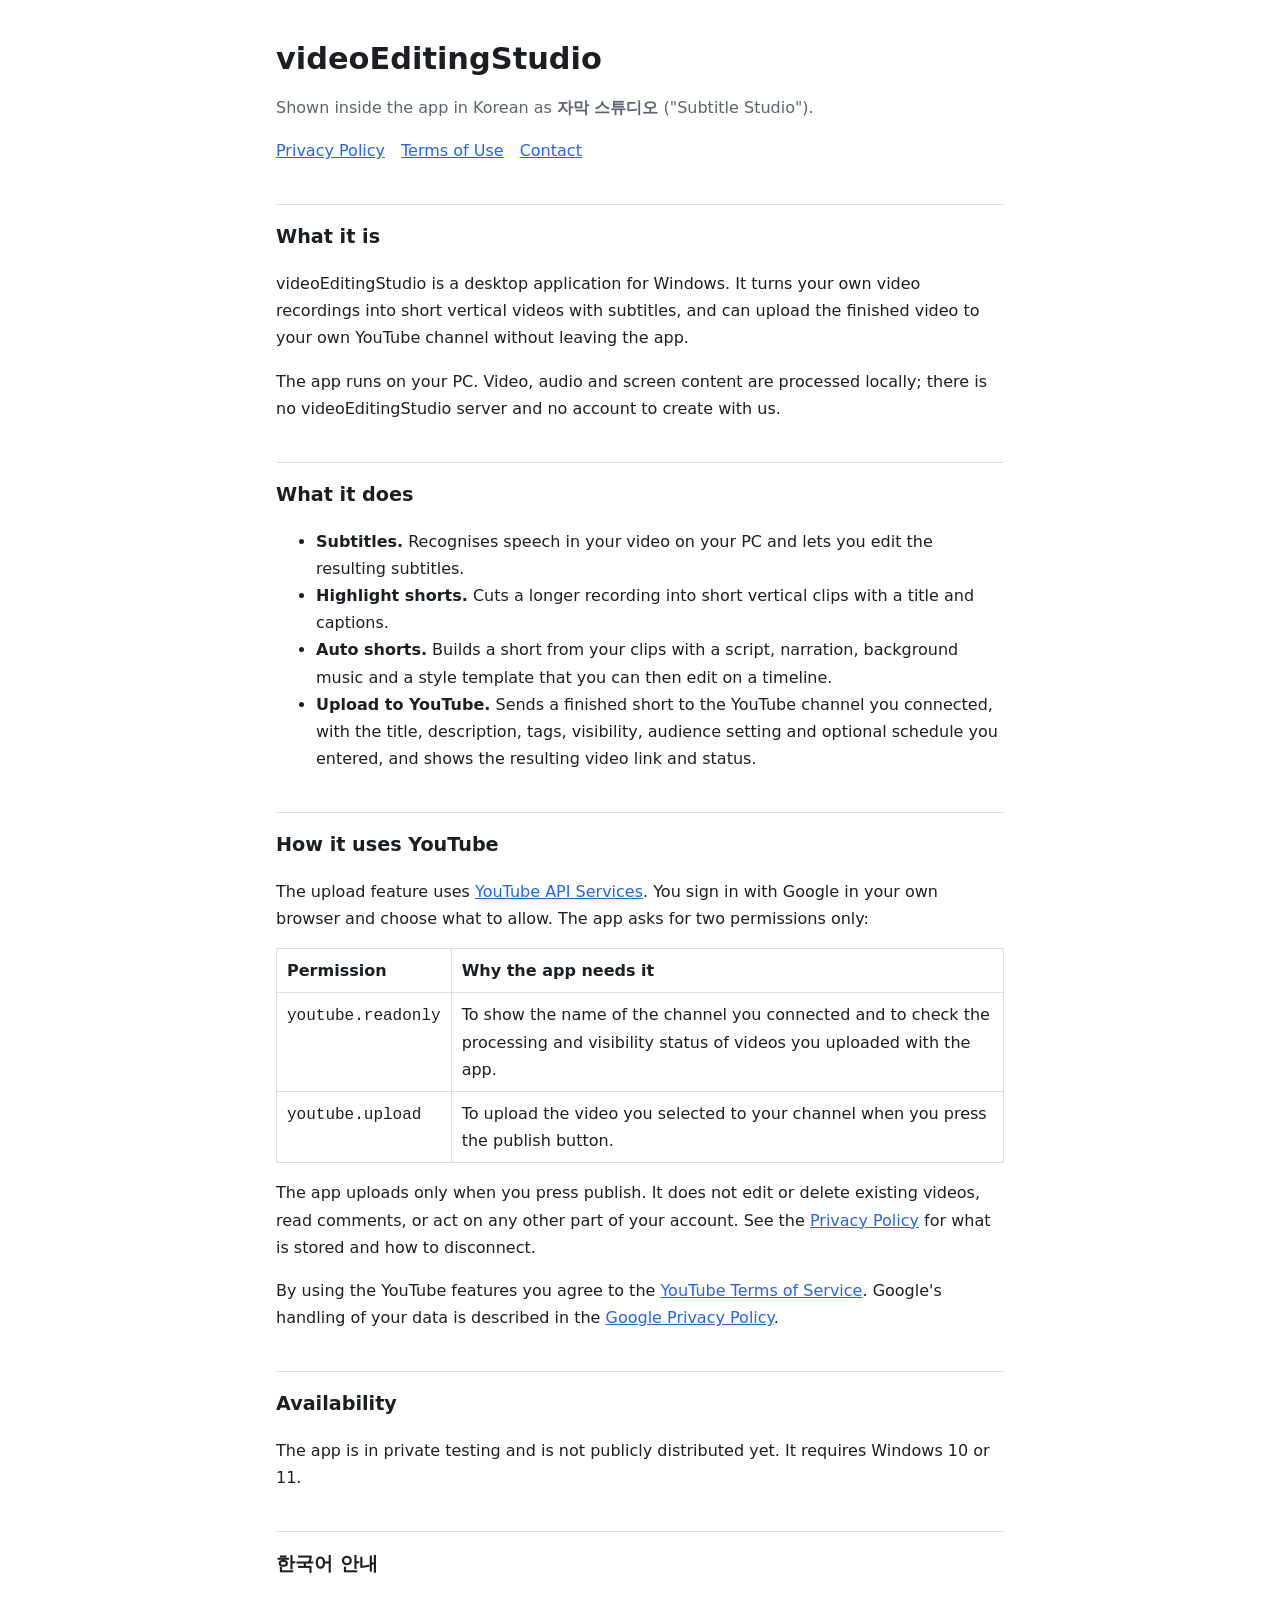
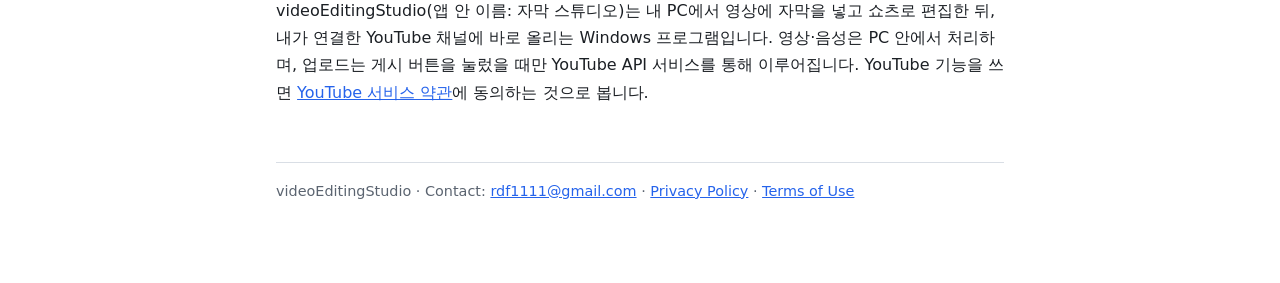
==== subtitle-studio/index.html @ e162ae79 "docs: videoEditingStudio homepage, privacy policy and terms of use Co-Authored-By: Claude Fable 5.1 " ====
<!doctype html>
<html lang="en"><head><meta charset="utf-8"><meta name="viewport" content="width=device-width,initial-scale=1">
<title>videoEditingStudio (자막 스튜디오)</title>
<meta name="description" content="videoEditingStudio is a Windows desktop app that subtitles and edits short videos on your own PC and uploads them to your own YouTube channel.">
<link rel="stylesheet" href="/style.css"></head>
<body><main>
<h1>videoEditingStudio</h1>
<p class="muted">Shown inside the app in Korean as <strong>자막 스튜디오</strong> ("Subtitle Studio").</p>
<nav><a href="/subtitle-studio/privacy.html">Privacy Policy</a><a href="/subtitle-studio/terms.html">Terms of Use</a><a href="mailto:rdf1111@gmail.com">Contact</a></nav>

<h2>What it is</h2>
<p>videoEditingStudio is a desktop application for Windows. It turns your own video recordings into short vertical videos with subtitles, and can upload the finished video to your own YouTube channel without leaving the app.</p>
<p>The app runs on your PC. Video, audio and screen content are processed locally; there is no videoEditingStudio server and no account to create with us.</p>

<h2>What it does</h2>
<ul>
<li><strong>Subtitles.</strong> Recognises speech in your video on your PC and lets you edit the resulting subtitles.</li>
<li><strong>Highlight shorts.</strong> Cuts a longer recording into short vertical clips with a title and captions.</li>
<li><strong>Auto shorts.</strong> Builds a short from your clips with a script, narration, background music and a style template that you can then edit on a timeline.</li>
<li><strong>Upload to YouTube.</strong> Sends a finished short to the YouTube channel you connected, with the title, description, tags, visibility, audience setting and optional schedule you entered, and shows the resulting video link and status.</li>
</ul>

<h2>How it uses YouTube</h2>
<p>The upload feature uses <a href="https://developers.google.com/youtube">YouTube API Services</a>. You sign in with Google in your own browser and choose what to allow. The app asks for two permissions only:</p>
<table>
<tr><th>Permission</th><th>Why the app needs it</th></tr>
<tr><td><code>youtube.readonly</code></td><td>To show the name of the channel you connected and to check the processing and visibility status of videos you uploaded with the app.</td></tr>
<tr><td><code>youtube.upload</code></td><td>To upload the video you selected to your channel when you press the publish button.</td></tr>
</table>
<p>The app uploads only when you press publish. It does not edit or delete existing videos, read comments, or act on any other part of your account. See the <a href="/subtitle-studio/privacy.html">Privacy Policy</a> for what is stored and how to disconnect.</p>
<p>By using the YouTube features you agree to the <a href="https://www.youtube.com/t/terms">YouTube Terms of Service</a>. Google's handling of your data is described in the <a href="http://www.google.com/policies/privacy">Google Privacy Policy</a>.</p>

<h2>Availability</h2>
<p>The app is in private testing and is not publicly distributed yet. It requires Windows 10 or 11.</p>

<h2>한국어 안내</h2>
<p>videoEditingStudio(앱 안 이름: 자막 스튜디오)는 내 PC에서 영상에 자막을 넣고 쇼츠로 편집한 뒤, 내가 연결한 YouTube 채널에 바로 올리는 Windows 프로그램입니다. 영상·음성은 PC 안에서 처리하며, 업로드는 게시 버튼을 눌렀을 때만 YouTube API 서비스를 통해 이루어집니다. YouTube 기능을 쓰면 <a href="https://www.youtube.com/t/terms">YouTube 서비스 약관</a>에 동의하는 것으로 봅니다.</p>

<footer>videoEditingStudio · Contact: <a href="mailto:rdf1111@gmail.com">rdf1111@gmail.com</a> · <a href="/subtitle-studio/privacy.html">Privacy Policy</a> · <a href="/subtitle-studio/terms.html">Terms of Use</a></footer>
</main></body></html>
---- style.css ----
:root{color-scheme:light dark;--bg:#fff;--fg:#1b1f24;--muted:#5b6470;--line:#d9dee5;--accent:#2563eb}
@media (prefers-color-scheme:dark){:root{--bg:#0e1116;--fg:#e8ebf0;--muted:#9aa4b2;--line:#2a313c;--accent:#7aa7ff}}
*{box-sizing:border-box}
body{margin:0;background:var(--bg);color:var(--fg);font:16px/1.7 system-ui,-apple-system,"Segoe UI","Malgun Gothic",sans-serif}
main{max-width:760px;margin:0 auto;padding:40px 16px 80px}
h1{font-size:1.9rem;line-height:1.25;margin:0 0 8px}
h2{font-size:1.2rem;margin:40px 0 8px;padding-top:16px;border-top:1px solid var(--line)}
p,li{color:var(--fg)} .muted{color:var(--muted)}
a{color:var(--accent)}
nav{display:flex;flex-wrap:wrap;gap:16px;margin:16px 0 0;padding:0}
footer{margin-top:56px;padding-top:16px;border-top:1px solid var(--line);font-size:.9rem;color:var(--muted)}
table{border-collapse:collapse;width:100%;display:block;overflow-x:auto}
th,td{border:1px solid var(--line);padding:8px 10px;text-align:left;vertical-align:top}
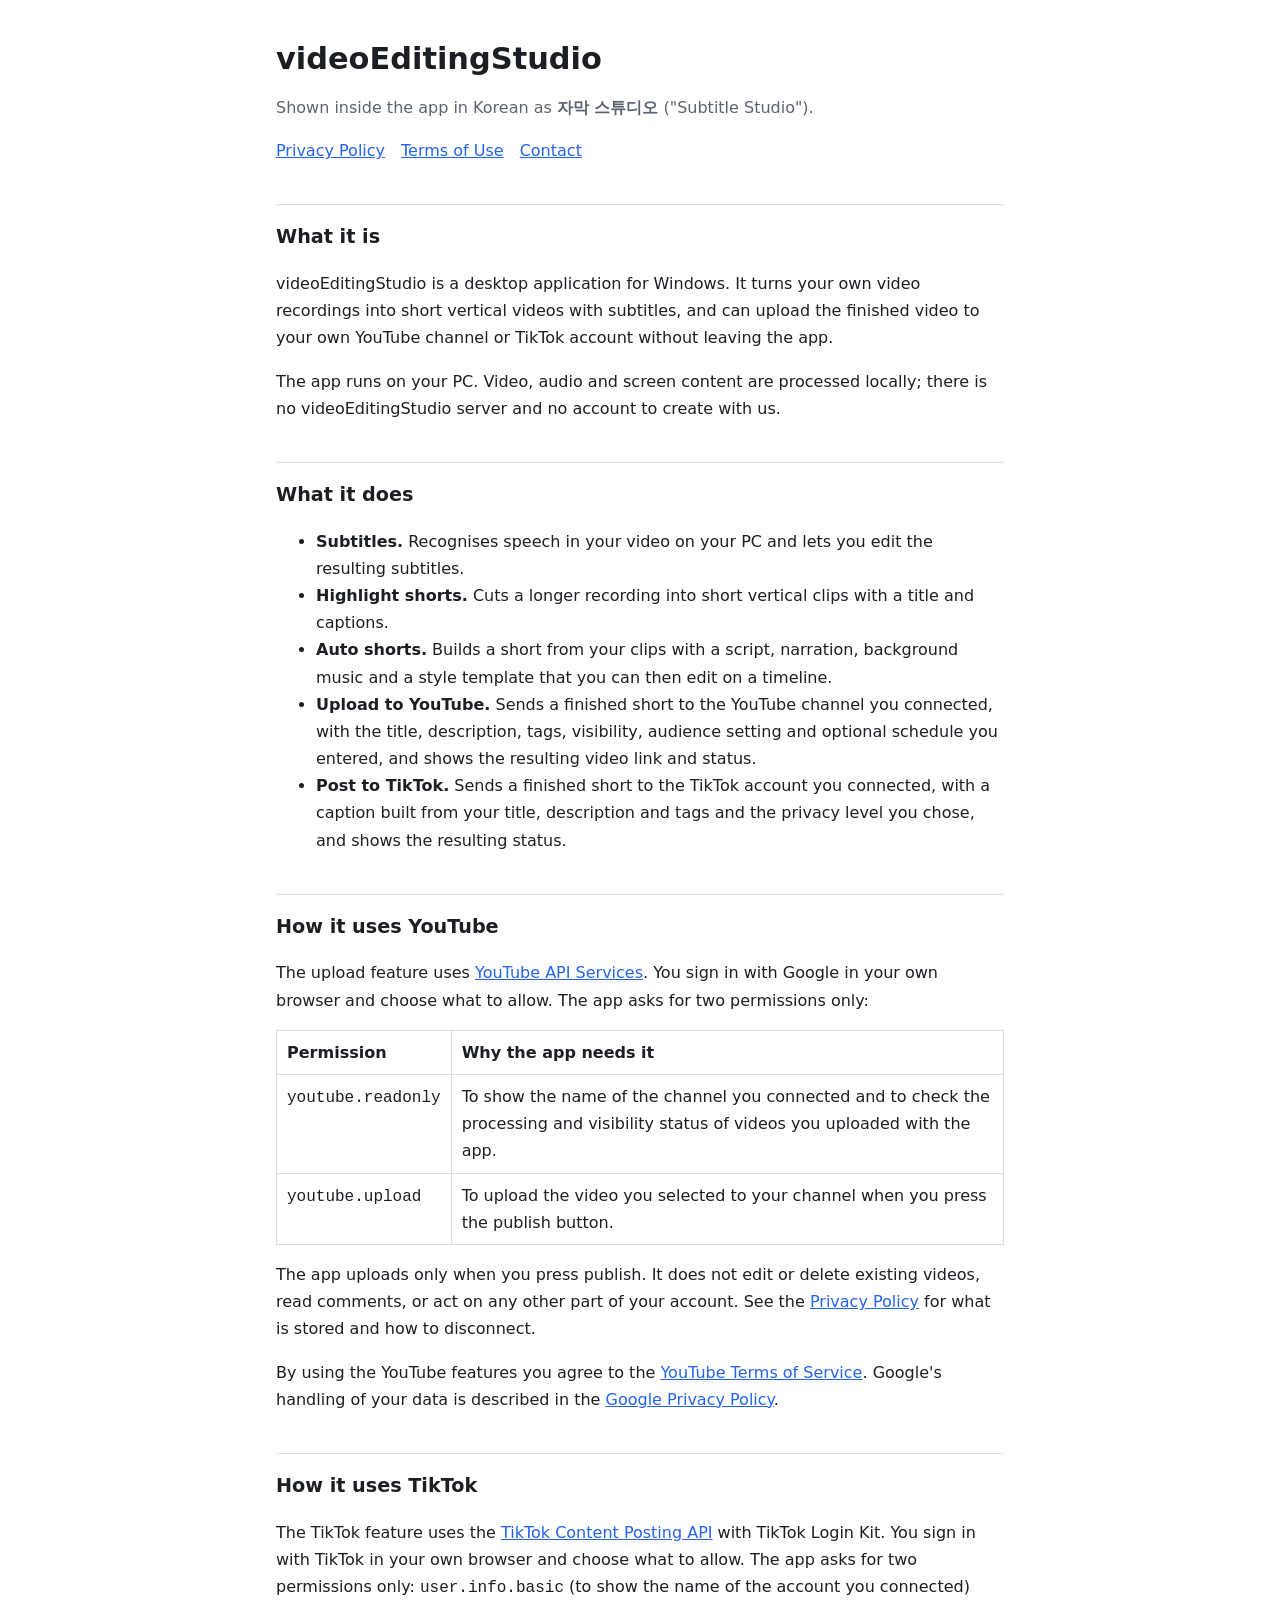
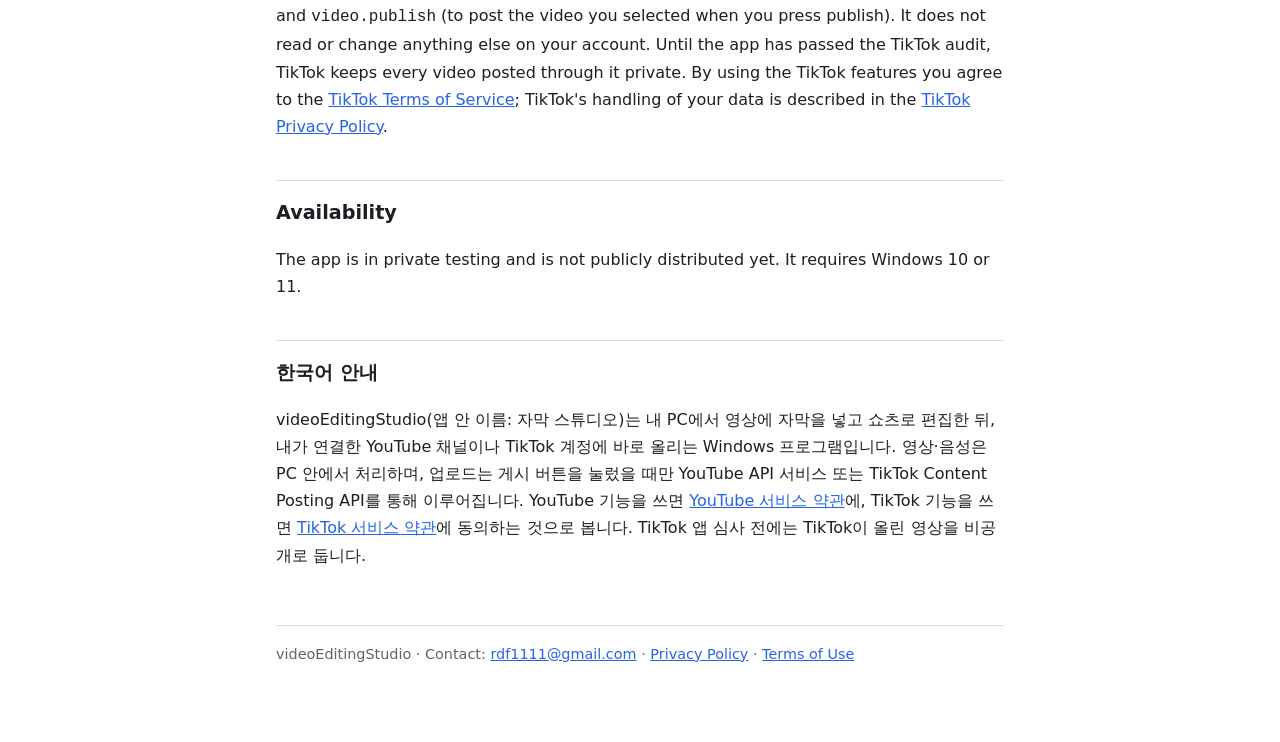
==== commit a08a64e7: "subtitle-studio: describe TikTok posting in homepage, privacy policy and terms" ====
--- a/subtitle-studio/index.html
+++ b/subtitle-studio/index.html
@@ -9,7 +9,7 @@
 <nav><a href="/subtitle-studio/privacy.html">Privacy Policy</a><a href="/subtitle-studio/terms.html">Terms of Use</a><a href="mailto:rdf1111@gmail.com">Contact</a></nav>
 
 <h2>What it is</h2>
-<p>videoEditingStudio is a desktop application for Windows. It turns your own video recordings into short vertical videos with subtitles, and can upload the finished video to your own YouTube channel without leaving the app.</p>
+<p>videoEditingStudio is a desktop application for Windows. It turns your own video recordings into short vertical videos with subtitles, and can upload the finished video to your own YouTube channel or TikTok account without leaving the app.</p>
 <p>The app runs on your PC. Video, audio and screen content are processed locally; there is no videoEditingStudio server and no account to create with us.</p>
 
 <h2>What it does</h2>
@@ -18,6 +18,7 @@
 <li><strong>Highlight shorts.</strong> Cuts a longer recording into short vertical clips with a title and captions.</li>
 <li><strong>Auto shorts.</strong> Builds a short from your clips with a script, narration, background music and a style template that you can then edit on a timeline.</li>
 <li><strong>Upload to YouTube.</strong> Sends a finished short to the YouTube channel you connected, with the title, description, tags, visibility, audience setting and optional schedule you entered, and shows the resulting video link and status.</li>
+<li><strong>Post to TikTok.</strong> Sends a finished short to the TikTok account you connected, with a caption built from your title, description and tags and the privacy level you chose, and shows the resulting status.</li>
 </ul>
 
 <h2>How it uses YouTube</h2>
@@ -30,11 +31,14 @@
 <p>The app uploads only when you press publish. It does not edit or delete existing videos, read comments, or act on any other part of your account. See the <a href="/subtitle-studio/privacy.html">Privacy Policy</a> for what is stored and how to disconnect.</p>
 <p>By using the YouTube features you agree to the <a href="https://www.youtube.com/t/terms">YouTube Terms of Service</a>. Google's handling of your data is described in the <a href="http://www.google.com/policies/privacy">Google Privacy Policy</a>.</p>
 
+<h2>How it uses TikTok</h2>
+<p>The TikTok feature uses the <a href="https://developers.tiktok.com/doc/content-posting-api-get-started">TikTok Content Posting API</a> with TikTok Login Kit. You sign in with TikTok in your own browser and choose what to allow. The app asks for two permissions only: <code>user.info.basic</code> (to show the name of the account you connected) and <code>video.publish</code> (to post the video you selected when you press publish). It does not read or change anything else on your account. Until the app has passed the TikTok audit, TikTok keeps every video posted through it private. By using the TikTok features you agree to the <a href="https://www.tiktok.com/legal/terms-of-service">TikTok Terms of Service</a>; TikTok's handling of your data is described in the <a href="https://www.tiktok.com/legal/privacy-policy">TikTok Privacy Policy</a>.</p>
+
 <h2>Availability</h2>
 <p>The app is in private testing and is not publicly distributed yet. It requires Windows 10 or 11.</p>
 
 <h2>한국어 안내</h2>
-<p>videoEditingStudio(앱 안 이름: 자막 스튜디오)는 내 PC에서 영상에 자막을 넣고 쇼츠로 편집한 뒤, 내가 연결한 YouTube 채널에 바로 올리는 Windows 프로그램입니다. 영상·음성은 PC 안에서 처리하며, 업로드는 게시 버튼을 눌렀을 때만 YouTube API 서비스를 통해 이루어집니다. YouTube 기능을 쓰면 <a href="https://www.youtube.com/t/terms">YouTube 서비스 약관</a>에 동의하는 것으로 봅니다.</p>
+<p>videoEditingStudio(앱 안 이름: 자막 스튜디오)는 내 PC에서 영상에 자막을 넣고 쇼츠로 편집한 뒤, 내가 연결한 YouTube 채널이나 TikTok 계정에 바로 올리는 Windows 프로그램입니다. 영상·음성은 PC 안에서 처리하며, 업로드는 게시 버튼을 눌렀을 때만 YouTube API 서비스 또는 TikTok Content Posting API를 통해 이루어집니다. YouTube 기능을 쓰면 <a href="https://www.youtube.com/t/terms">YouTube 서비스 약관</a>에, TikTok 기능을 쓰면 <a href="https://www.tiktok.com/legal/terms-of-service">TikTok 서비스 약관</a>에 동의하는 것으로 봅니다. TikTok 앱 심사 전에는 TikTok이 올린 영상을 비공개로 둡니다.</p>
 
 <footer>videoEditingStudio · Contact: <a href="mailto:rdf1111@gmail.com">rdf1111@gmail.com</a> · <a href="/subtitle-studio/privacy.html">Privacy Policy</a> · <a href="/subtitle-studio/terms.html">Terms of Use</a></footer>
 </main></body></html>
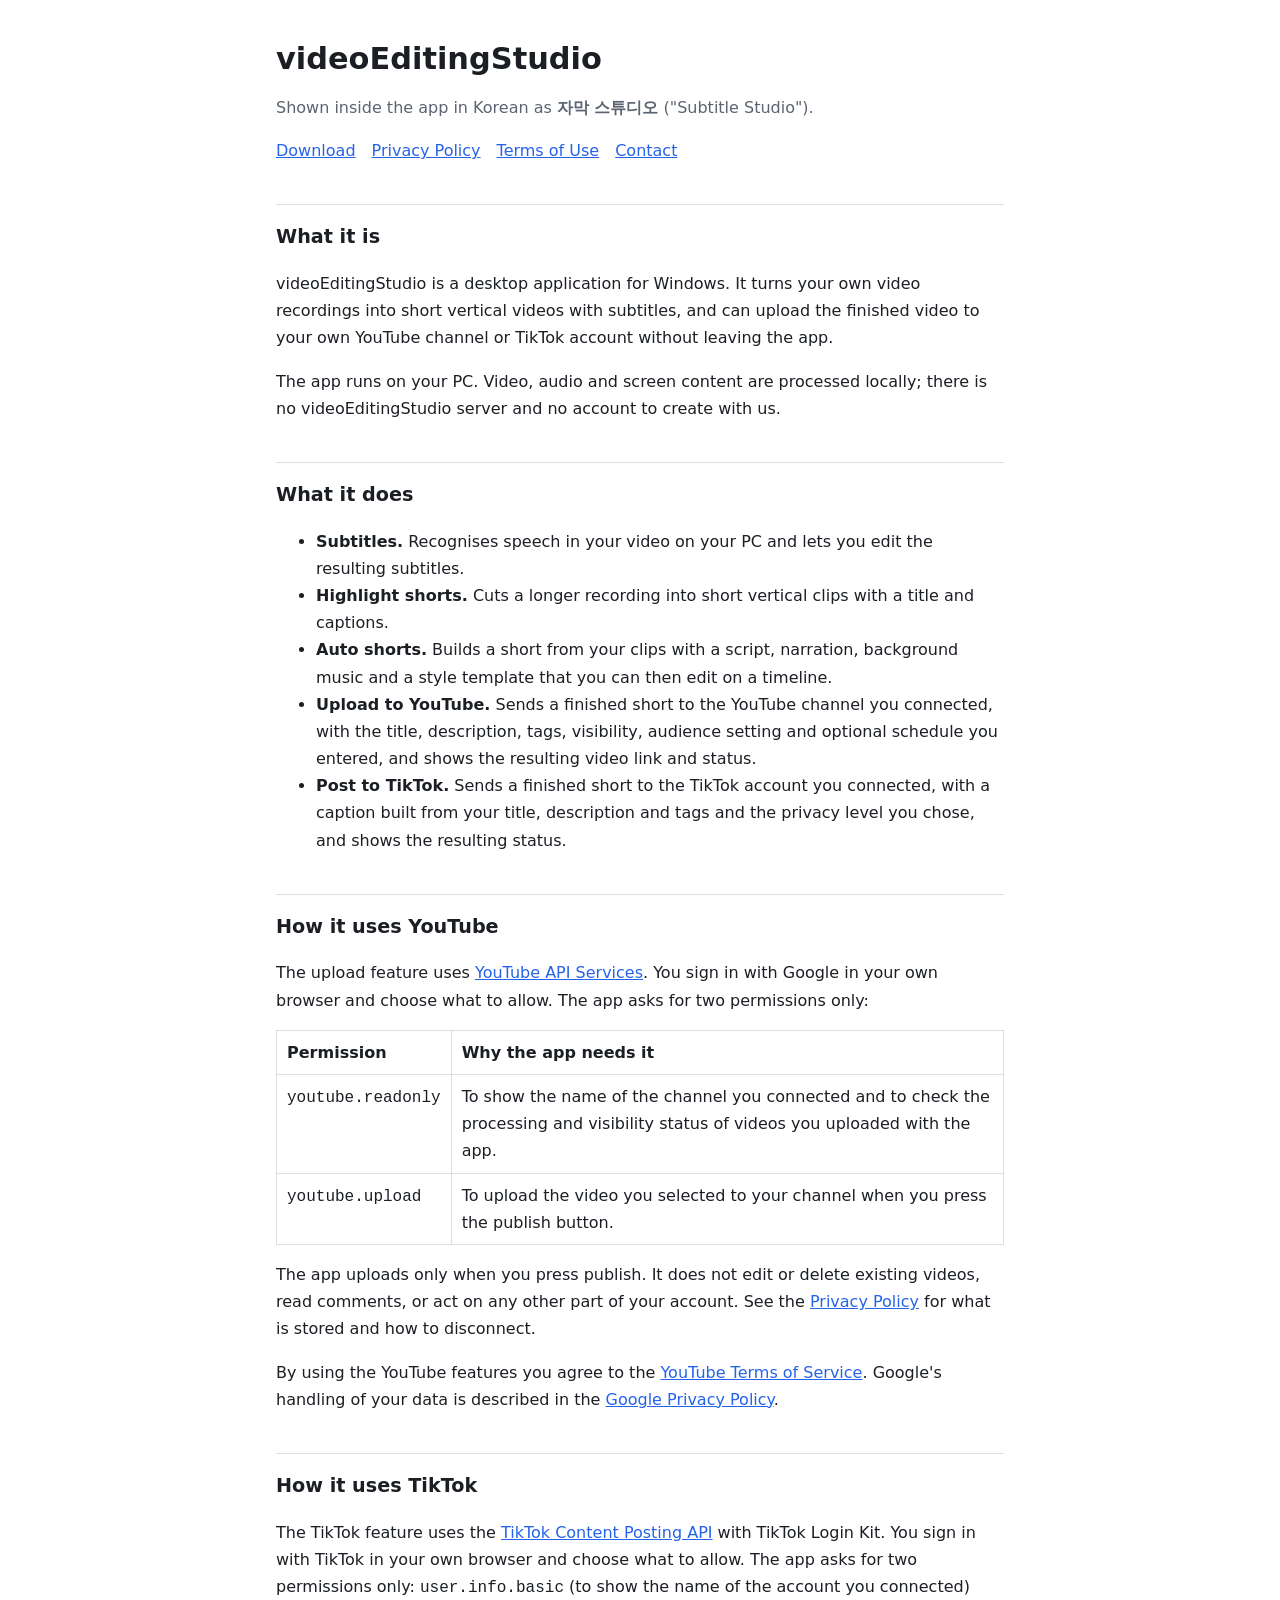
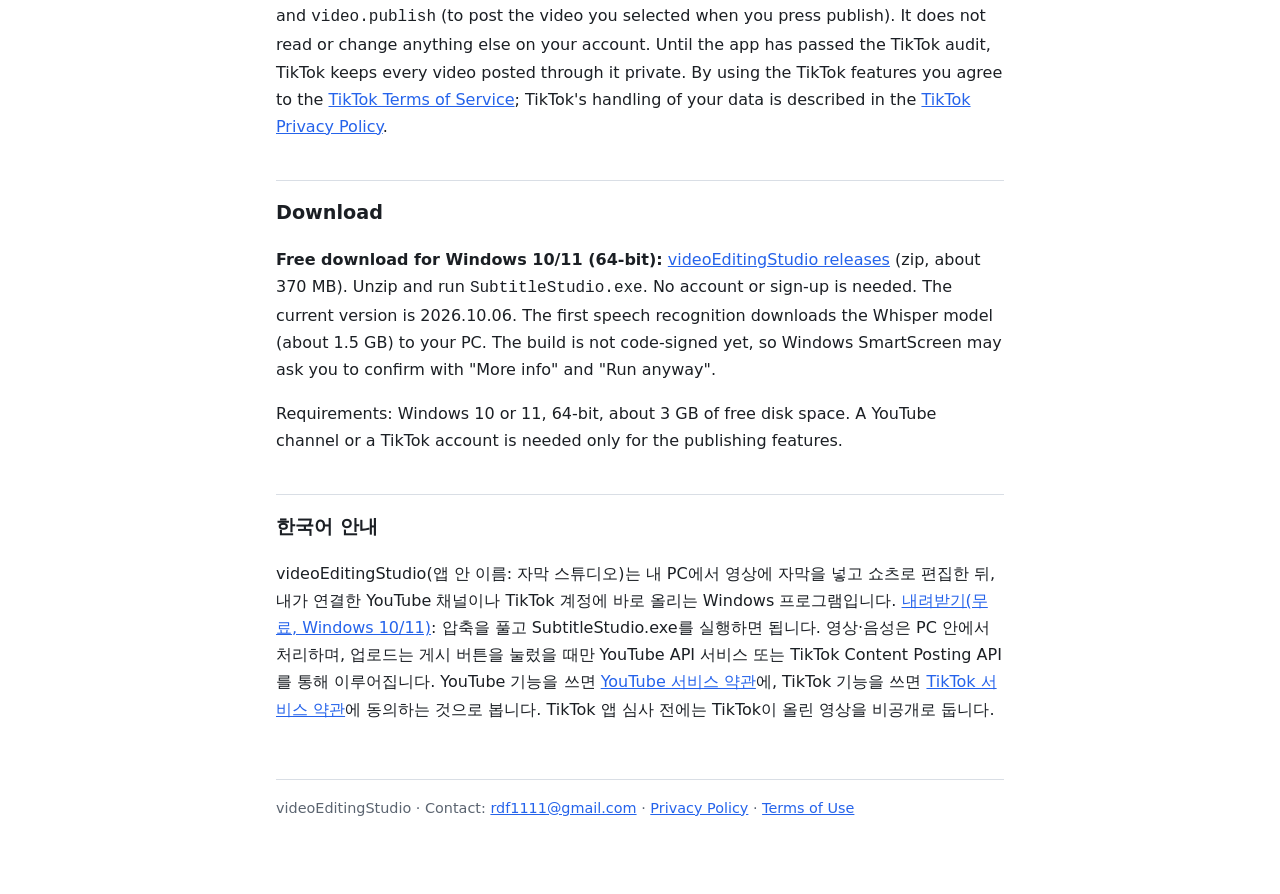
==== commit 5eb7a9d2: "subtitle-studio: public download section" ====
--- a/subtitle-studio/index.html
+++ b/subtitle-studio/index.html
@@ -6,7 +6,7 @@
 <body><main>
 <h1>videoEditingStudio</h1>
 <p class="muted">Shown inside the app in Korean as <strong>자막 스튜디오</strong> ("Subtitle Studio").</p>
-<nav><a href="/subtitle-studio/privacy.html">Privacy Policy</a><a href="/subtitle-studio/terms.html">Terms of Use</a><a href="mailto:rdf1111@gmail.com">Contact</a></nav>
+<nav><a href="https://github.com/rdf1111/videoEditingStudio/releases/latest">Download</a><a href="/subtitle-studio/privacy.html">Privacy Policy</a><a href="/subtitle-studio/terms.html">Terms of Use</a><a href="mailto:rdf1111@gmail.com">Contact</a></nav>
 
 <h2>What it is</h2>
 <p>videoEditingStudio is a desktop application for Windows. It turns your own video recordings into short vertical videos with subtitles, and can upload the finished video to your own YouTube channel or TikTok account without leaving the app.</p>
@@ -34,11 +34,12 @@
 <h2>How it uses TikTok</h2>
 <p>The TikTok feature uses the <a href="https://developers.tiktok.com/doc/content-posting-api-get-started">TikTok Content Posting API</a> with TikTok Login Kit. You sign in with TikTok in your own browser and choose what to allow. The app asks for two permissions only: <code>user.info.basic</code> (to show the name of the account you connected) and <code>video.publish</code> (to post the video you selected when you press publish). It does not read or change anything else on your account. Until the app has passed the TikTok audit, TikTok keeps every video posted through it private. By using the TikTok features you agree to the <a href="https://www.tiktok.com/legal/terms-of-service">TikTok Terms of Service</a>; TikTok's handling of your data is described in the <a href="https://www.tiktok.com/legal/privacy-policy">TikTok Privacy Policy</a>.</p>
 
-<h2>Availability</h2>
-<p>The app is in private testing and is not publicly distributed yet. It requires Windows 10 or 11.</p>
+<h2>Download</h2>
+<p><strong>Free download for Windows 10/11 (64-bit):</strong> <a href="https://github.com/rdf1111/videoEditingStudio/releases/latest">videoEditingStudio releases</a> (zip, about 370 MB). Unzip and run <code>SubtitleStudio.exe</code>. No account or sign-up is needed. The current version is 2026.10.06. The first speech recognition downloads the Whisper model (about 1.5 GB) to your PC. The build is not code-signed yet, so Windows SmartScreen may ask you to confirm with "More info" and "Run anyway".</p>
+<p>Requirements: Windows 10 or 11, 64-bit, about 3 GB of free disk space. A YouTube channel or a TikTok account is needed only for the publishing features.</p>
 
 <h2>한국어 안내</h2>
-<p>videoEditingStudio(앱 안 이름: 자막 스튜디오)는 내 PC에서 영상에 자막을 넣고 쇼츠로 편집한 뒤, 내가 연결한 YouTube 채널이나 TikTok 계정에 바로 올리는 Windows 프로그램입니다. 영상·음성은 PC 안에서 처리하며, 업로드는 게시 버튼을 눌렀을 때만 YouTube API 서비스 또는 TikTok Content Posting API를 통해 이루어집니다. YouTube 기능을 쓰면 <a href="https://www.youtube.com/t/terms">YouTube 서비스 약관</a>에, TikTok 기능을 쓰면 <a href="https://www.tiktok.com/legal/terms-of-service">TikTok 서비스 약관</a>에 동의하는 것으로 봅니다. TikTok 앱 심사 전에는 TikTok이 올린 영상을 비공개로 둡니다.</p>
+<p>videoEditingStudio(앱 안 이름: 자막 스튜디오)는 내 PC에서 영상에 자막을 넣고 쇼츠로 편집한 뒤, 내가 연결한 YouTube 채널이나 TikTok 계정에 바로 올리는 Windows 프로그램입니다. <a href="https://github.com/rdf1111/videoEditingStudio/releases/latest">내려받기(무료, Windows 10/11)</a>: 압축을 풀고 SubtitleStudio.exe를 실행하면 됩니다. 영상·음성은 PC 안에서 처리하며, 업로드는 게시 버튼을 눌렀을 때만 YouTube API 서비스 또는 TikTok Content Posting API를 통해 이루어집니다. YouTube 기능을 쓰면 <a href="https://www.youtube.com/t/terms">YouTube 서비스 약관</a>에, TikTok 기능을 쓰면 <a href="https://www.tiktok.com/legal/terms-of-service">TikTok 서비스 약관</a>에 동의하는 것으로 봅니다. TikTok 앱 심사 전에는 TikTok이 올린 영상을 비공개로 둡니다.</p>
 
 <footer>videoEditingStudio · Contact: <a href="mailto:rdf1111@gmail.com">rdf1111@gmail.com</a> · <a href="/subtitle-studio/privacy.html">Privacy Policy</a> · <a href="/subtitle-studio/terms.html">Terms of Use</a></footer>
 </main></body></html>
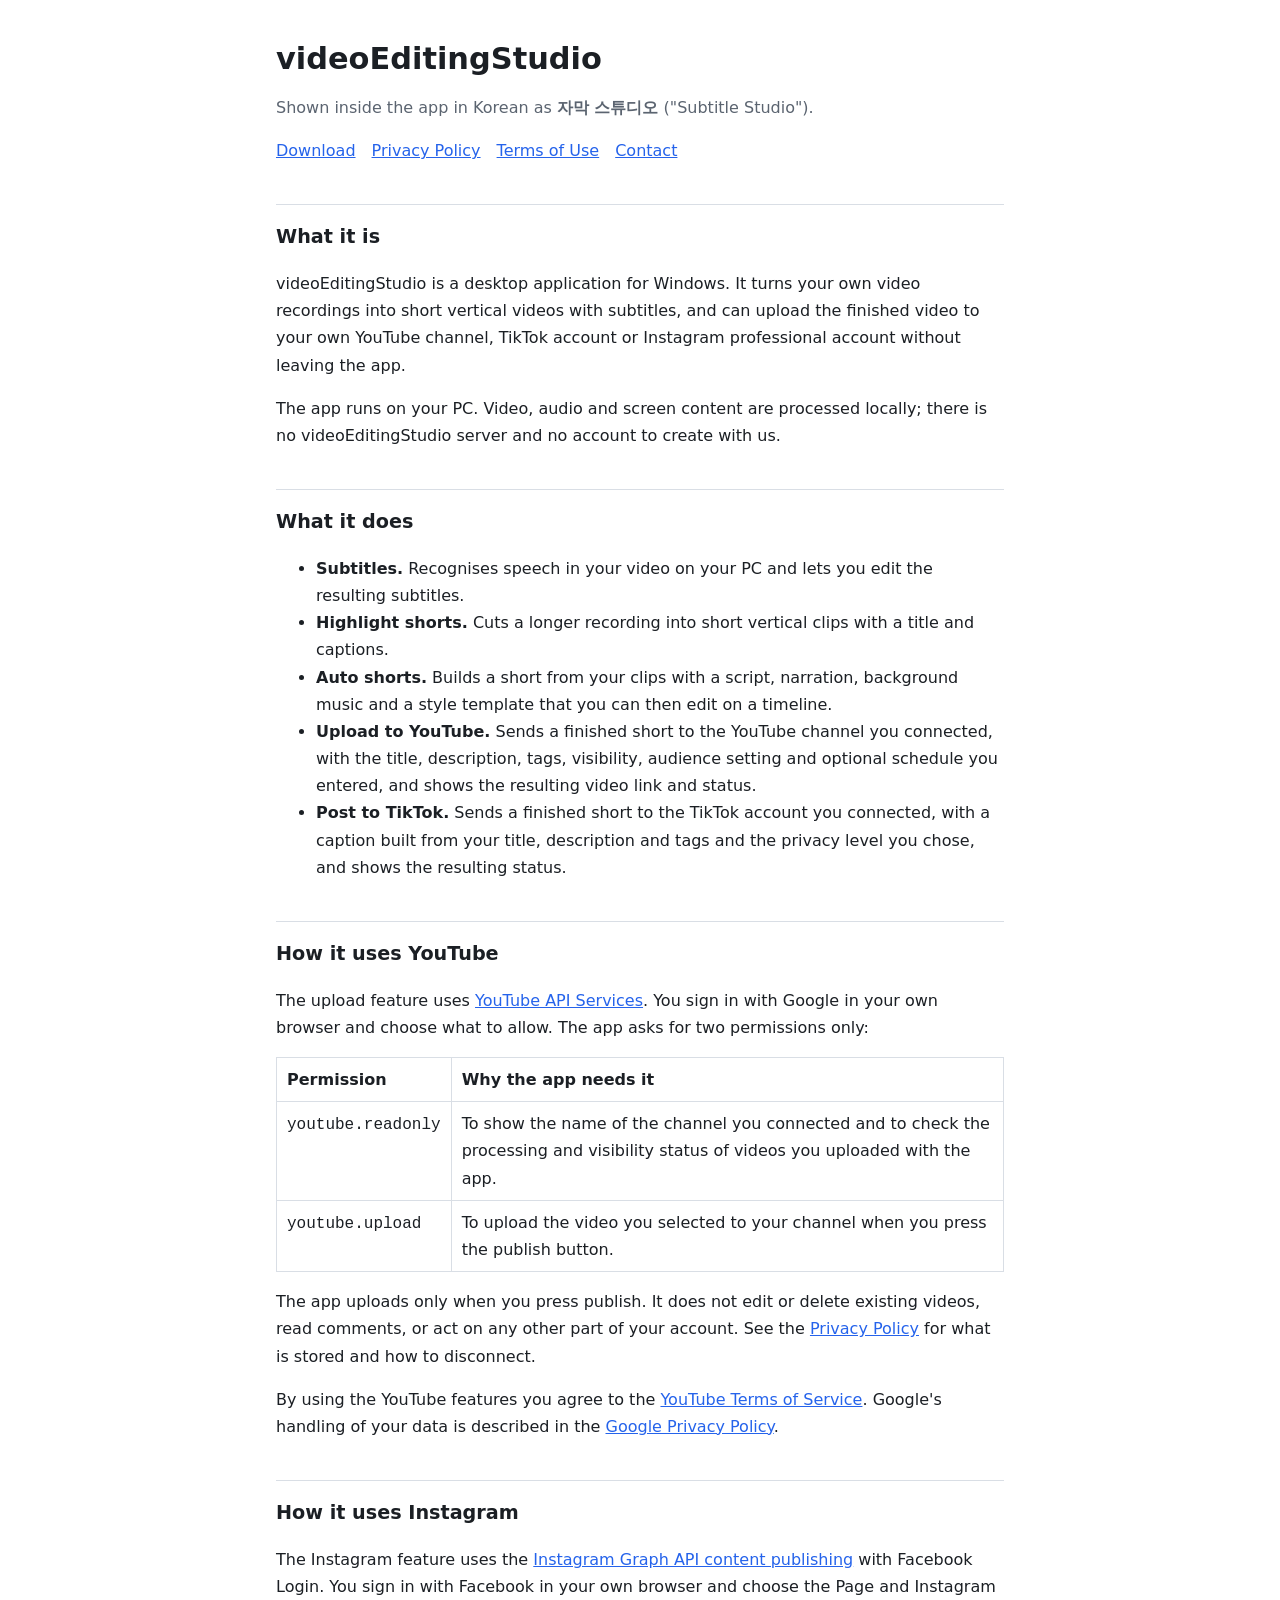
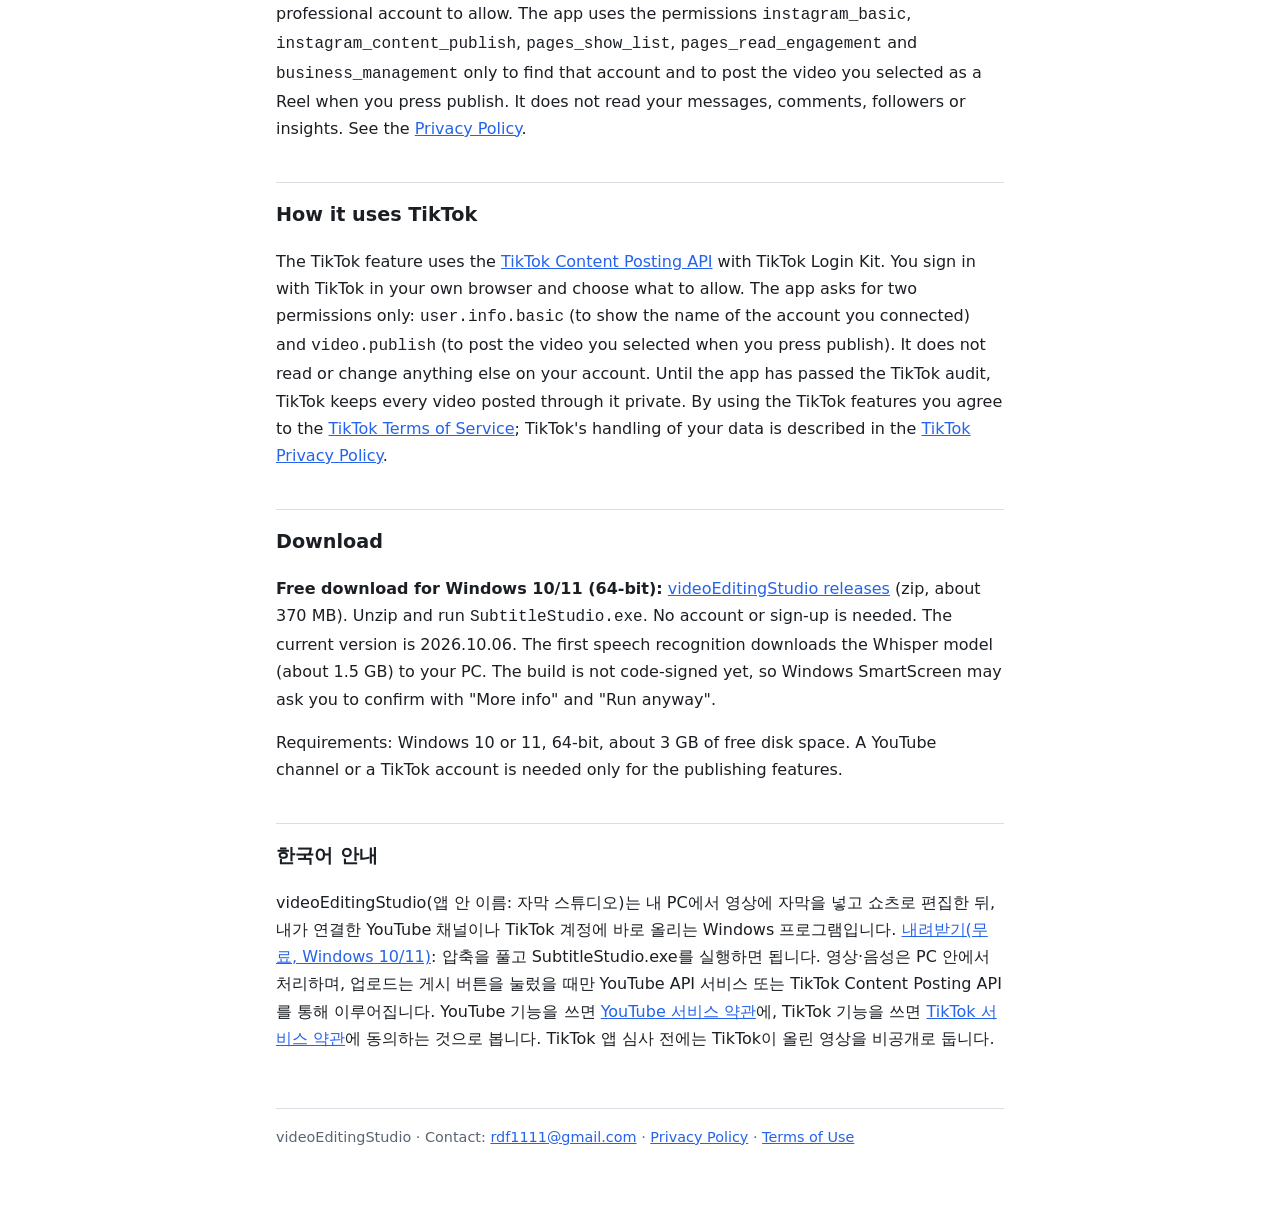
==== commit 5fa689aa: "subtitle-studio: Instagram publishing in privacy policy, terms and home" ====
--- a/subtitle-studio/index.html
+++ b/subtitle-studio/index.html
@@ -9,7 +9,7 @@
 <nav><a href="https://github.com/rdf1111/videoEditingStudio/releases/latest">Download</a><a href="/subtitle-studio/privacy.html">Privacy Policy</a><a href="/subtitle-studio/terms.html">Terms of Use</a><a href="mailto:rdf1111@gmail.com">Contact</a></nav>
 
 <h2>What it is</h2>
-<p>videoEditingStudio is a desktop application for Windows. It turns your own video recordings into short vertical videos with subtitles, and can upload the finished video to your own YouTube channel or TikTok account without leaving the app.</p>
+<p>videoEditingStudio is a desktop application for Windows. It turns your own video recordings into short vertical videos with subtitles, and can upload the finished video to your own YouTube channel, TikTok account or Instagram professional account without leaving the app.</p>
 <p>The app runs on your PC. Video, audio and screen content are processed locally; there is no videoEditingStudio server and no account to create with us.</p>
 
 <h2>What it does</h2>
@@ -31,6 +31,9 @@
 <p>The app uploads only when you press publish. It does not edit or delete existing videos, read comments, or act on any other part of your account. See the <a href="/subtitle-studio/privacy.html">Privacy Policy</a> for what is stored and how to disconnect.</p>
 <p>By using the YouTube features you agree to the <a href="https://www.youtube.com/t/terms">YouTube Terms of Service</a>. Google's handling of your data is described in the <a href="http://www.google.com/policies/privacy">Google Privacy Policy</a>.</p>
 
+<h2>How it uses Instagram</h2>
+<p>The Instagram feature uses the <a href="https://developers.facebook.com/docs/instagram-platform/content-publishing/">Instagram Graph API content publishing</a> with Facebook Login. You sign in with Facebook in your own browser and choose the Page and Instagram professional account to allow. The app uses the permissions <code>instagram_basic</code>, <code>instagram_content_publish</code>, <code>pages_show_list</code>, <code>pages_read_engagement</code> and <code>business_management</code> only to find that account and to post the video you selected as a Reel when you press publish. It does not read your messages, comments, followers or insights. See the <a href="/subtitle-studio/privacy.html">Privacy Policy</a>.</p>
+
 <h2>How it uses TikTok</h2>
 <p>The TikTok feature uses the <a href="https://developers.tiktok.com/doc/content-posting-api-get-started">TikTok Content Posting API</a> with TikTok Login Kit. You sign in with TikTok in your own browser and choose what to allow. The app asks for two permissions only: <code>user.info.basic</code> (to show the name of the account you connected) and <code>video.publish</code> (to post the video you selected when you press publish). It does not read or change anything else on your account. Until the app has passed the TikTok audit, TikTok keeps every video posted through it private. By using the TikTok features you agree to the <a href="https://www.tiktok.com/legal/terms-of-service">TikTok Terms of Service</a>; TikTok's handling of your data is described in the <a href="https://www.tiktok.com/legal/privacy-policy">TikTok Privacy Policy</a>.</p>
 
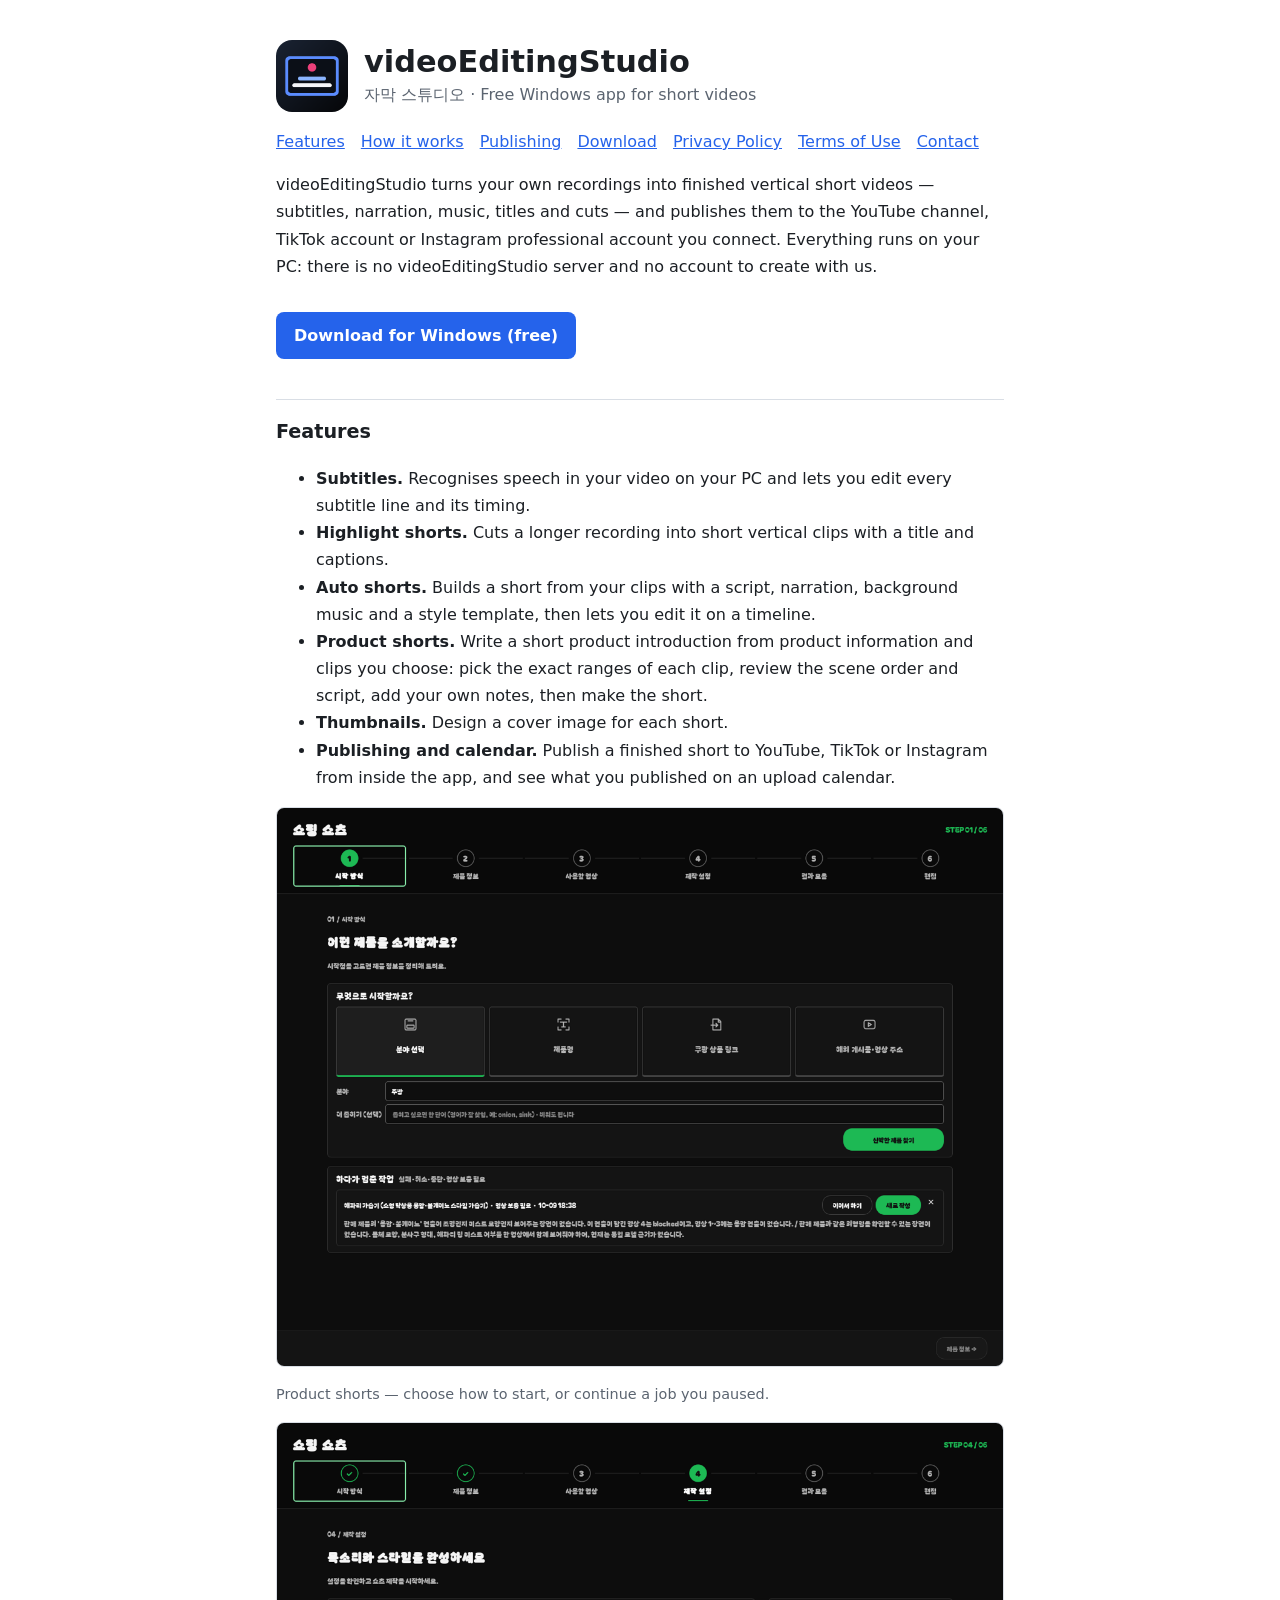
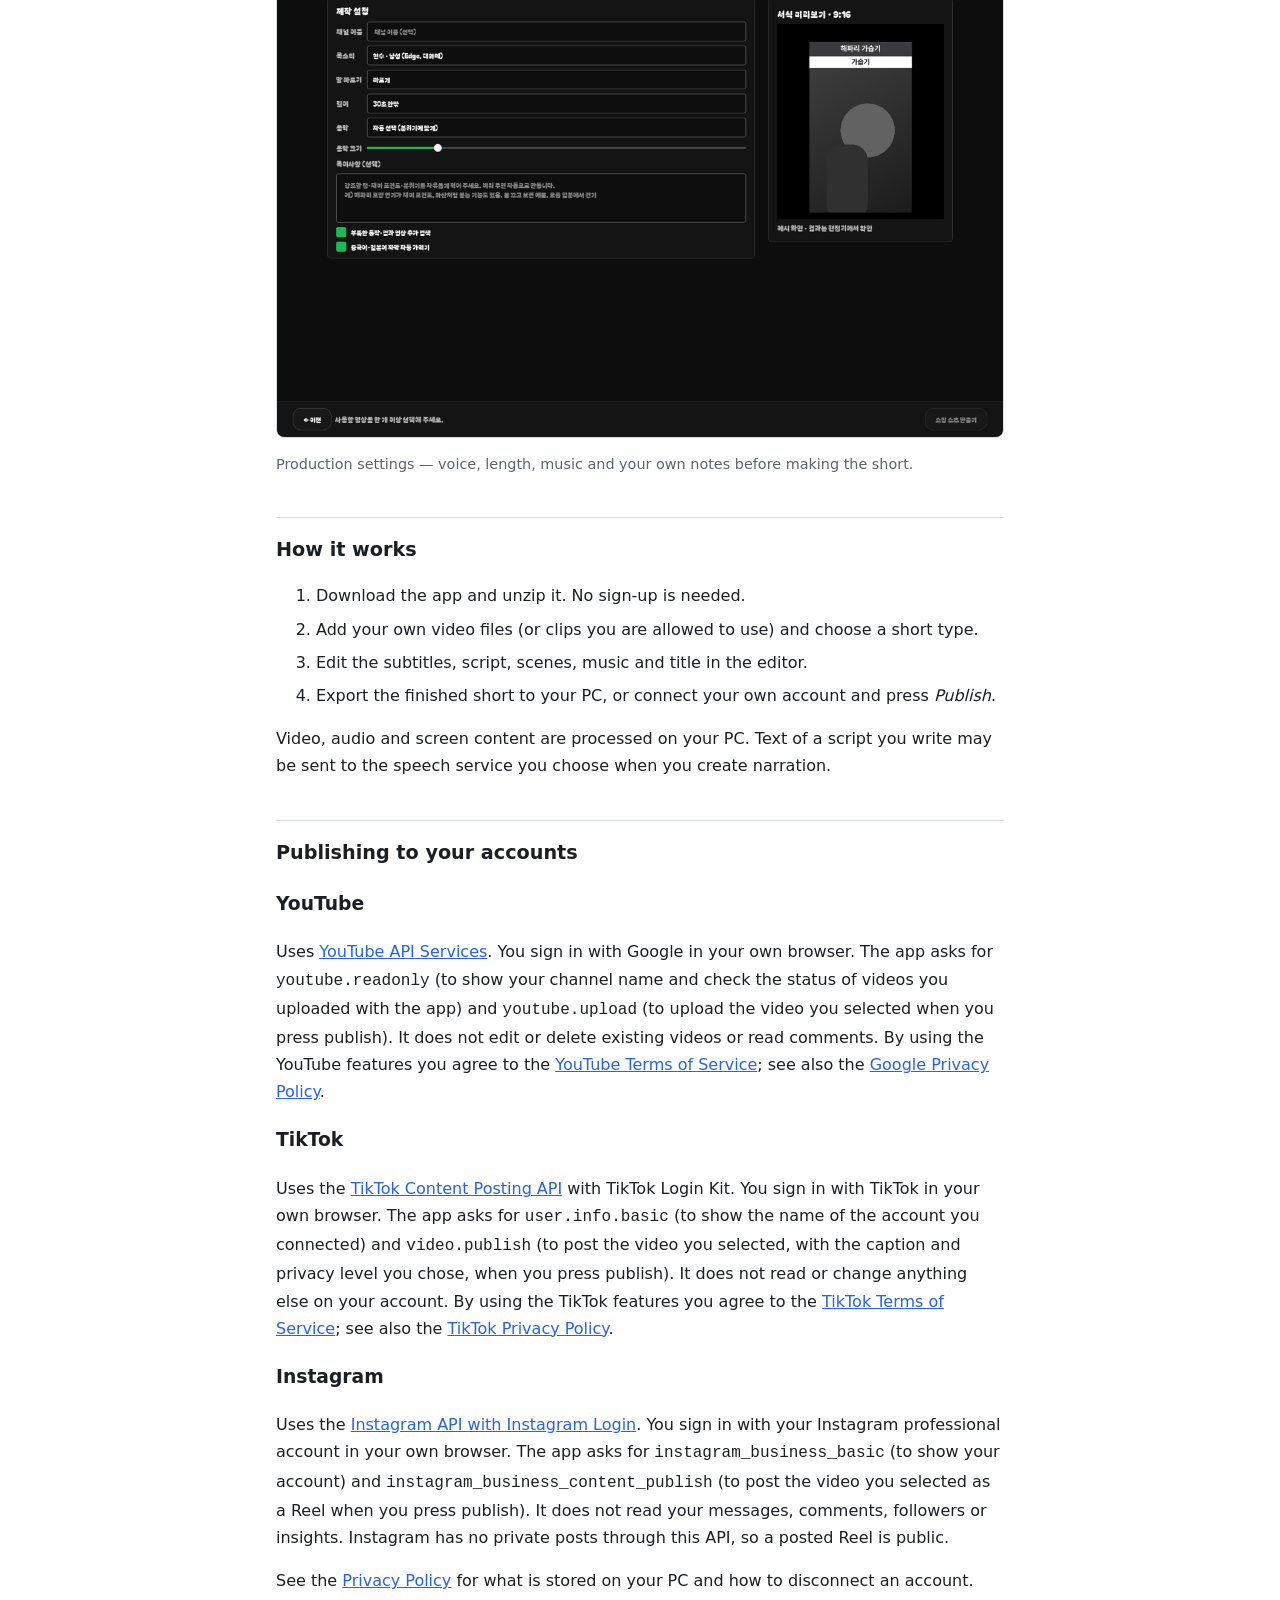
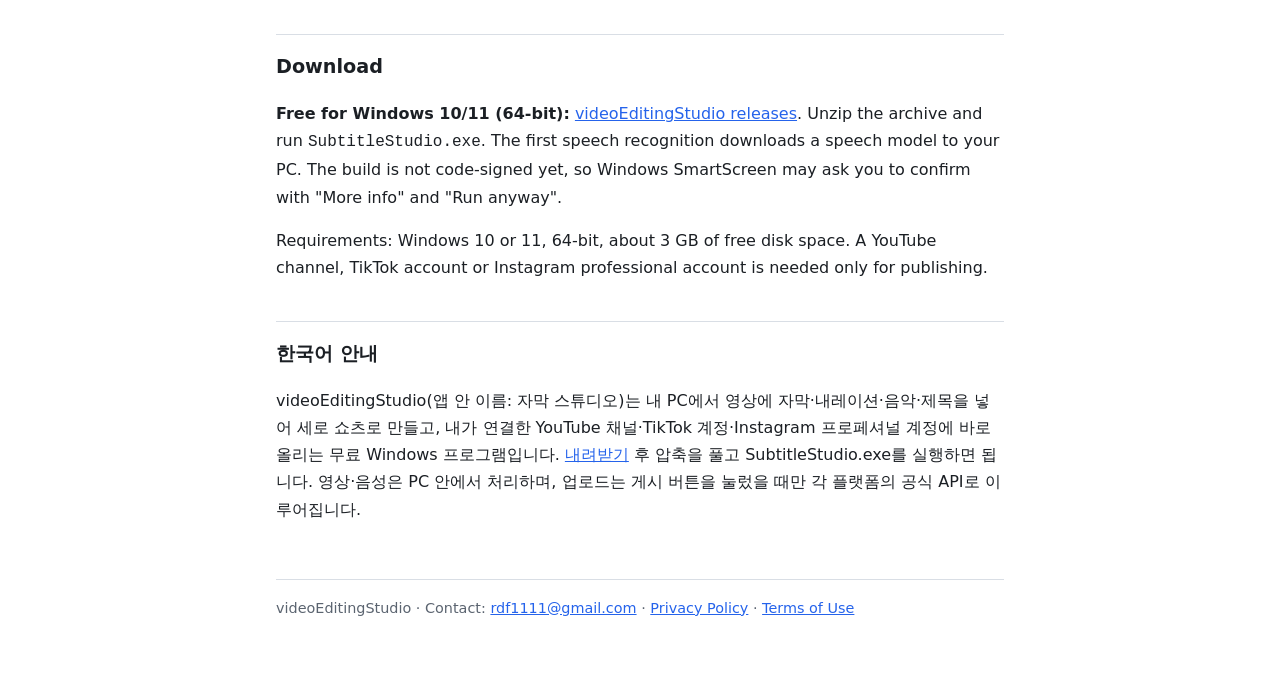
==== commit 7e8409ee: "subtitle-studio: full product site with app icon favicon, Instagram Login in privacy policy Co-Autho" ====
--- a/subtitle-studio/index.html
+++ b/subtitle-studio/index.html
@@ -1,48 +1,66 @@
 <!doctype html>
 <html lang="en"><head><meta charset="utf-8"><meta name="viewport" content="width=device-width,initial-scale=1">
 <title>videoEditingStudio (자막 스튜디오)</title>
-<meta name="description" content="videoEditingStudio is a Windows desktop app that subtitles and edits short videos on your own PC and uploads them to your own YouTube channel.">
-<link rel="stylesheet" href="/style.css"></head>
+<meta name="description" content="videoEditingStudio is a free Windows desktop app that subtitles and edits short videos on your own PC and publishes them to your own YouTube channel, TikTok account or Instagram professional account.">
+<link rel="icon" href="/subtitle-studio/favicon.ico" sizes="any">
+<link rel="icon" type="image/png" sizes="32x32" href="/subtitle-studio/img/favicon-32.png">
+<link rel="apple-touch-icon" href="/subtitle-studio/img/apple-touch-icon.png">
+<link rel="stylesheet" href="/style.css">
+<style>
+.brand{display:flex;align-items:center;gap:16px;margin:0 0 8px}
+.brand img{width:72px;height:72px;border-radius:16px}
+.brand h1{margin:0}
+.cta{display:inline-block;margin:16px 0 0;padding:10px 18px;border-radius:8px;background:var(--accent);color:#fff;text-decoration:none;font-weight:600}
+.shot{margin:16px 0}
+.shot img{width:100%;height:auto;border:1px solid var(--line);border-radius:8px}
+.shot figcaption{color:var(--muted);font-size:.9rem;margin-top:6px}
+ol.steps li{margin:6px 0}
+</style>
+</head>
 <body><main>
-<h1>videoEditingStudio</h1>
-<p class="muted">Shown inside the app in Korean as <strong>자막 스튜디오</strong> ("Subtitle Studio").</p>
-<nav><a href="https://github.com/rdf1111/videoEditingStudio/releases/latest">Download</a><a href="/subtitle-studio/privacy.html">Privacy Policy</a><a href="/subtitle-studio/terms.html">Terms of Use</a><a href="mailto:rdf1111@gmail.com">Contact</a></nav>
+<div class="brand"><img src="/subtitle-studio/img/app-icon.png" alt="videoEditingStudio app icon" width="72" height="72"><div><h1>videoEditingStudio</h1><p class="muted" style="margin:0">자막 스튜디오 · Free Windows app for short videos</p></div></div>
+<nav><a href="#features">Features</a><a href="#how">How it works</a><a href="#platforms">Publishing</a><a href="#download">Download</a><a href="/subtitle-studio/privacy.html">Privacy Policy</a><a href="/subtitle-studio/terms.html">Terms of Use</a><a href="mailto:rdf1111@gmail.com">Contact</a></nav>
 
-<h2>What it is</h2>
-<p>videoEditingStudio is a desktop application for Windows. It turns your own video recordings into short vertical videos with subtitles, and can upload the finished video to your own YouTube channel, TikTok account or Instagram professional account without leaving the app.</p>
-<p>The app runs on your PC. Video, audio and screen content are processed locally; there is no videoEditingStudio server and no account to create with us.</p>
+<p>videoEditingStudio turns your own recordings into finished vertical short videos — subtitles, narration, music, titles and cuts — and publishes them to the YouTube channel, TikTok account or Instagram professional account you connect. Everything runs on your PC: there is no videoEditingStudio server and no account to create with us.</p>
+<a class="cta" href="https://github.com/rdf1111/videoEditingStudio/releases/latest">Download for Windows (free)</a>
 
-<h2>What it does</h2>
+<h2 id="features">Features</h2>
 <ul>
-<li><strong>Subtitles.</strong> Recognises speech in your video on your PC and lets you edit the resulting subtitles.</li>
+<li><strong>Subtitles.</strong> Recognises speech in your video on your PC and lets you edit every subtitle line and its timing.</li>
 <li><strong>Highlight shorts.</strong> Cuts a longer recording into short vertical clips with a title and captions.</li>
-<li><strong>Auto shorts.</strong> Builds a short from your clips with a script, narration, background music and a style template that you can then edit on a timeline.</li>
-<li><strong>Upload to YouTube.</strong> Sends a finished short to the YouTube channel you connected, with the title, description, tags, visibility, audience setting and optional schedule you entered, and shows the resulting video link and status.</li>
-<li><strong>Post to TikTok.</strong> Sends a finished short to the TikTok account you connected, with a caption built from your title, description and tags and the privacy level you chose, and shows the resulting status.</li>
+<li><strong>Auto shorts.</strong> Builds a short from your clips with a script, narration, background music and a style template, then lets you edit it on a timeline.</li>
+<li><strong>Product shorts.</strong> Write a short product introduction from product information and clips you choose: pick the exact ranges of each clip, review the scene order and script, add your own notes, then make the short.</li>
+<li><strong>Thumbnails.</strong> Design a cover image for each short.</li>
+<li><strong>Publishing and calendar.</strong> Publish a finished short to YouTube, TikTok or Instagram from inside the app, and see what you published on an upload calendar.</li>
 </ul>
 
-<h2>How it uses YouTube</h2>
-<p>The upload feature uses <a href="https://developers.google.com/youtube">YouTube API Services</a>. You sign in with Google in your own browser and choose what to allow. The app asks for two permissions only:</p>
-<table>
-<tr><th>Permission</th><th>Why the app needs it</th></tr>
-<tr><td><code>youtube.readonly</code></td><td>To show the name of the channel you connected and to check the processing and visibility status of videos you uploaded with the app.</td></tr>
-<tr><td><code>youtube.upload</code></td><td>To upload the video you selected to your channel when you press the publish button.</td></tr>
-</table>
-<p>The app uploads only when you press publish. It does not edit or delete existing videos, read comments, or act on any other part of your account. See the <a href="/subtitle-studio/privacy.html">Privacy Policy</a> for what is stored and how to disconnect.</p>
-<p>By using the YouTube features you agree to the <a href="https://www.youtube.com/t/terms">YouTube Terms of Service</a>. Google's handling of your data is described in the <a href="http://www.google.com/policies/privacy">Google Privacy Policy</a>.</p>
+<figure class="shot"><img src="/subtitle-studio/img/start.png" alt="Product shorts: choosing how to start a new short" loading="lazy"><figcaption>Product shorts — choose how to start, or continue a job you paused.</figcaption></figure>
+<figure class="shot"><img src="/subtitle-studio/img/settings.png" alt="Production settings with voice, length, music and notes" loading="lazy"><figcaption>Production settings — voice, length, music and your own notes before making the short.</figcaption></figure>
 
-<h2>How it uses Instagram</h2>
-<p>The Instagram feature uses the <a href="https://developers.facebook.com/docs/instagram-platform/content-publishing/">Instagram Graph API content publishing</a> with Facebook Login. You sign in with Facebook in your own browser and choose the Page and Instagram professional account to allow. The app uses the permissions <code>instagram_basic</code>, <code>instagram_content_publish</code>, <code>pages_show_list</code>, <code>pages_read_engagement</code> and <code>business_management</code> only to find that account and to post the video you selected as a Reel when you press publish. It does not read your messages, comments, followers or insights. See the <a href="/subtitle-studio/privacy.html">Privacy Policy</a>.</p>
+<h2 id="how">How it works</h2>
+<ol class="steps">
+<li>Download the app and unzip it. No sign-up is needed.</li>
+<li>Add your own video files (or clips you are allowed to use) and choose a short type.</li>
+<li>Edit the subtitles, script, scenes, music and title in the editor.</li>
+<li>Export the finished short to your PC, or connect your own account and press <em>Publish</em>.</li>
+</ol>
+<p>Video, audio and screen content are processed on your PC. Text of a script you write may be sent to the speech service you choose when you create narration.</p>
 
-<h2>How it uses TikTok</h2>
-<p>The TikTok feature uses the <a href="https://developers.tiktok.com/doc/content-posting-api-get-started">TikTok Content Posting API</a> with TikTok Login Kit. You sign in with TikTok in your own browser and choose what to allow. The app asks for two permissions only: <code>user.info.basic</code> (to show the name of the account you connected) and <code>video.publish</code> (to post the video you selected when you press publish). It does not read or change anything else on your account. Until the app has passed the TikTok audit, TikTok keeps every video posted through it private. By using the TikTok features you agree to the <a href="https://www.tiktok.com/legal/terms-of-service">TikTok Terms of Service</a>; TikTok's handling of your data is described in the <a href="https://www.tiktok.com/legal/privacy-policy">TikTok Privacy Policy</a>.</p>
+<h2 id="platforms">Publishing to your accounts</h2>
+<h3>YouTube</h3>
+<p>Uses <a href="https://developers.google.com/youtube">YouTube API Services</a>. You sign in with Google in your own browser. The app asks for <code>youtube.readonly</code> (to show your channel name and check the status of videos you uploaded with the app) and <code>youtube.upload</code> (to upload the video you selected when you press publish). It does not edit or delete existing videos or read comments. By using the YouTube features you agree to the <a href="https://www.youtube.com/t/terms">YouTube Terms of Service</a>; see also the <a href="http://www.google.com/policies/privacy">Google Privacy Policy</a>.</p>
+<h3>TikTok</h3>
+<p>Uses the <a href="https://developers.tiktok.com/doc/content-posting-api-get-started">TikTok Content Posting API</a> with TikTok Login Kit. You sign in with TikTok in your own browser. The app asks for <code>user.info.basic</code> (to show the name of the account you connected) and <code>video.publish</code> (to post the video you selected, with the caption and privacy level you chose, when you press publish). It does not read or change anything else on your account. By using the TikTok features you agree to the <a href="https://www.tiktok.com/legal/terms-of-service">TikTok Terms of Service</a>; see also the <a href="https://www.tiktok.com/legal/privacy-policy">TikTok Privacy Policy</a>.</p>
+<h3>Instagram</h3>
+<p>Uses the <a href="https://developers.facebook.com/docs/instagram-platform/content-publishing/">Instagram API with Instagram Login</a>. You sign in with your Instagram professional account in your own browser. The app asks for <code>instagram_business_basic</code> (to show your account) and <code>instagram_business_content_publish</code> (to post the video you selected as a Reel when you press publish). It does not read your messages, comments, followers or insights. Instagram has no private posts through this API, so a posted Reel is public.</p>
+<p>See the <a href="/subtitle-studio/privacy.html">Privacy Policy</a> for what is stored on your PC and how to disconnect an account.</p>
 
-<h2>Download</h2>
-<p><strong>Free download for Windows 10/11 (64-bit):</strong> <a href="https://github.com/rdf1111/videoEditingStudio/releases/latest">videoEditingStudio releases</a> (zip, about 370 MB). Unzip and run <code>SubtitleStudio.exe</code>. No account or sign-up is needed. The current version is 2026.10.06. The first speech recognition downloads the Whisper model (about 1.5 GB) to your PC. The build is not code-signed yet, so Windows SmartScreen may ask you to confirm with "More info" and "Run anyway".</p>
-<p>Requirements: Windows 10 or 11, 64-bit, about 3 GB of free disk space. A YouTube channel or a TikTok account is needed only for the publishing features.</p>
+<h2 id="download">Download</h2>
+<p><strong>Free for Windows 10/11 (64-bit):</strong> <a href="https://github.com/rdf1111/videoEditingStudio/releases/latest">videoEditingStudio releases</a>. Unzip the archive and run <code>SubtitleStudio.exe</code>. The first speech recognition downloads a speech model to your PC. The build is not code-signed yet, so Windows SmartScreen may ask you to confirm with "More info" and "Run anyway".</p>
+<p>Requirements: Windows 10 or 11, 64-bit, about 3 GB of free disk space. A YouTube channel, TikTok account or Instagram professional account is needed only for publishing.</p>
 
 <h2>한국어 안내</h2>
-<p>videoEditingStudio(앱 안 이름: 자막 스튜디오)는 내 PC에서 영상에 자막을 넣고 쇼츠로 편집한 뒤, 내가 연결한 YouTube 채널이나 TikTok 계정에 바로 올리는 Windows 프로그램입니다. <a href="https://github.com/rdf1111/videoEditingStudio/releases/latest">내려받기(무료, Windows 10/11)</a>: 압축을 풀고 SubtitleStudio.exe를 실행하면 됩니다. 영상·음성은 PC 안에서 처리하며, 업로드는 게시 버튼을 눌렀을 때만 YouTube API 서비스 또는 TikTok Content Posting API를 통해 이루어집니다. YouTube 기능을 쓰면 <a href="https://www.youtube.com/t/terms">YouTube 서비스 약관</a>에, TikTok 기능을 쓰면 <a href="https://www.tiktok.com/legal/terms-of-service">TikTok 서비스 약관</a>에 동의하는 것으로 봅니다. TikTok 앱 심사 전에는 TikTok이 올린 영상을 비공개로 둡니다.</p>
+<p>videoEditingStudio(앱 안 이름: 자막 스튜디오)는 내 PC에서 영상에 자막·내레이션·음악·제목을 넣어 세로 쇼츠로 만들고, 내가 연결한 YouTube 채널·TikTok 계정·Instagram 프로페셔널 계정에 바로 올리는 무료 Windows 프로그램입니다. <a href="https://github.com/rdf1111/videoEditingStudio/releases/latest">내려받기</a> 후 압축을 풀고 SubtitleStudio.exe를 실행하면 됩니다. 영상·음성은 PC 안에서 처리하며, 업로드는 게시 버튼을 눌렀을 때만 각 플랫폼의 공식 API로 이루어집니다.</p>
 
 <footer>videoEditingStudio · Contact: <a href="mailto:rdf1111@gmail.com">rdf1111@gmail.com</a> · <a href="/subtitle-studio/privacy.html">Privacy Policy</a> · <a href="/subtitle-studio/terms.html">Terms of Use</a></footer>
 </main></body></html>
